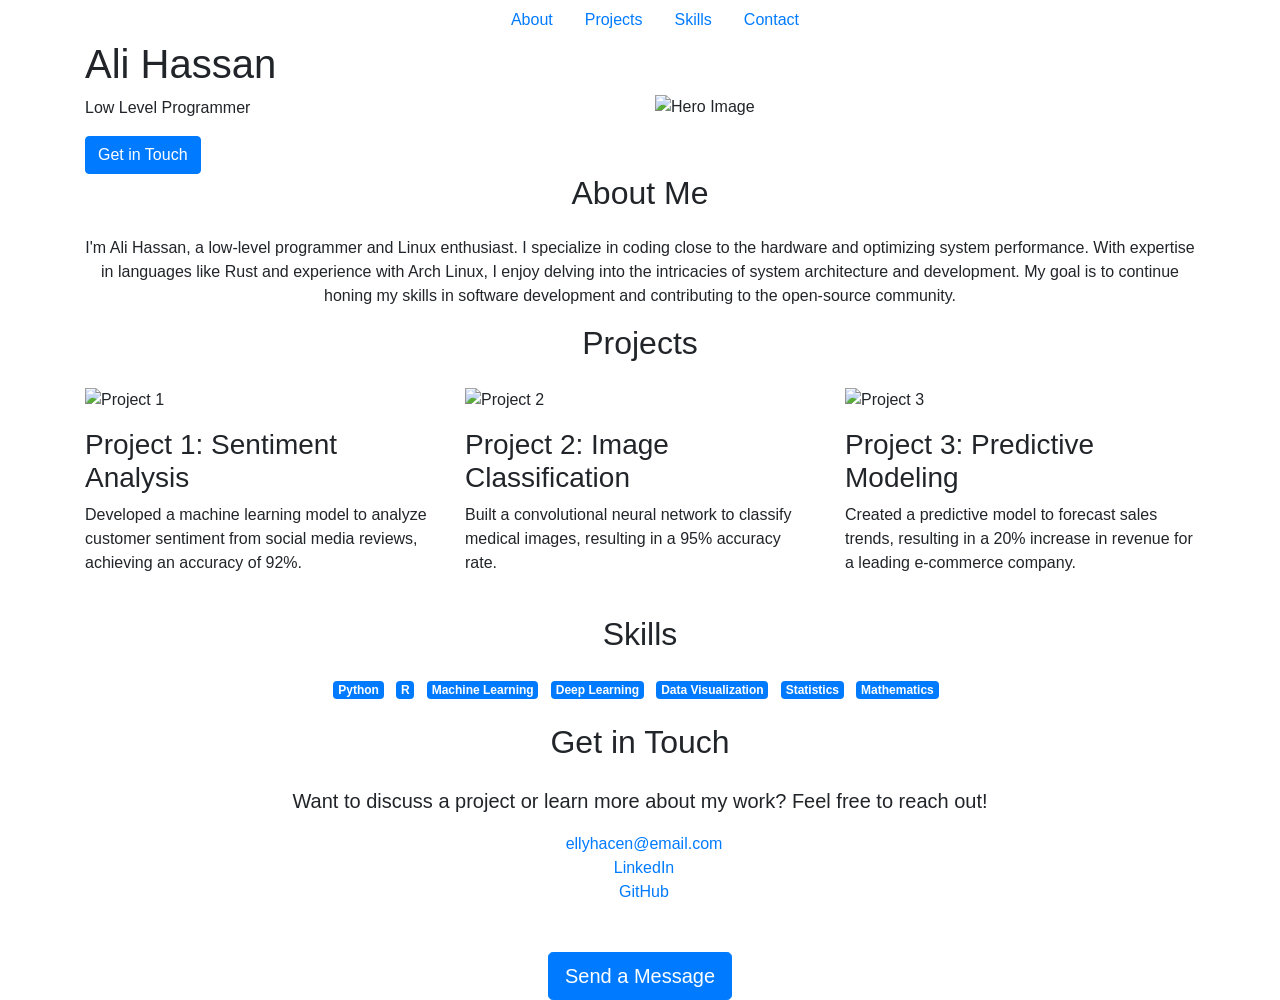
==== ali_portfolio.html @ e0c8c1c9 "portfolio file" ====
<!DOCTYPE html>
<html lang="en">

<head>
    <meta charset="UTF-8">
    <meta name="viewport" content="width=device-width, initial-scale=1.0">
    <title>Ali Hassan | Low Level Programmer</title>
    <link rel="stylesheet" href="https://stackpath.bootstrapcdn.com/bootstrap/4.5.2/css/bootstrap.min.css">
    <link rel="stylesheet" href="portfolio.css">
    <!-- Bootstrap and Custom Scripts -->
    <script src="https://code.jquery.com/jquery-3.5.1.slim.min.js"></script>
    <script src="https://cdn.jsdelivr.net/npm/@popperjs/core@2.9.3/dist/umd/popper.min.js"></script>
    <script src="https://stackpath.bootstrapcdn.com/bootstrap/4.5.2/js/bootstrap.min.js"></script>

    
</head>

<body>
    <!-- Header -->
    <header class="header">
        <div class="container">
            <div class="row align-items-center">
                <div class="col-md-8">
                    <nav class="header__nav">
                        <ul class="nav justify-content-end">
                            <li class="nav-item"><a class="nav-link" href="#about">About</a></li>
                            <li class="nav-item"><a class="nav-link" href="#projects">Projects</a></li>
                            <li class="nav-item"><a class="nav-link" href="#skills">Skills</a></li>
                            <li class="nav-item"><a class="nav-link" href="#contact">Contact</a></li>
                        </ul>
                    </nav>
                </div>
            </div>
        </div>
    </header>

    <!-- Hero -->
    <section class="hero">
        <div class="container">
            <div class="row align-items-center">
                <div class="col-md-6">
                    <h1 class="hero__title">Ali Hassan</h1>
                    <p class="hero__subtitle">Low Level Programmer</p>
                    <a href="#contact" class="hero__cta btn btn-primary">Get in Touch</a>
                </div>
                <div class="col-md-6">
                    <img class="hero__image img-fluid" src="images/member1.jpg" alt="Hero Image">
                </div>
            </div>
        </div>
    </section>
    <section id="about" class="about">
        <div class="container">
            <div class="about__inner">
                <h2 class="mb-4 text-center">About Me</h2>
                <p class="text-center">I'm Ali Hassan, a low-level programmer and Linux enthusiast. I specialize in
                    coding close to the hardware and optimizing system performance. With expertise in languages like
                    Rust and experience with Arch Linux, I enjoy delving into the intricacies of system architecture and
                    development. My goal is to continue honing my skills in software development and contributing to the
                    open-source community.</p>

            </div>
        </div>
    </section>

    <!-- Projects -->
    <section id="projects" class="projects">
        <div class="container">
            <div class="projects__inner">
                <h2 class="mb-4 text-center">Projects</h2>
                <div class="row">
                    <div class="col-md-4 mb-4">
                        <div class="project-card">
                            <img src="images/project1.png" alt="Project 1" class="img-fluid">
                            <h3 class="mt-3">Project 1: Sentiment Analysis</h3>
                            <p>Developed a machine learning model to analyze customer sentiment from social media
                                reviews, achieving an accuracy of 92%.</p>
                        </div>
                    </div>
                    <div class="col-md-4 mb-4">
                        <div class="project-card">
                            <img src="images/project2.png" alt="Project 2" class="img-fluid">
                            <h3 class="mt-3">Project 2: Image Classification</h3>
                            <p>Built a convolutional neural network to classify medical images, resulting in a 95%
                                accuracy rate.</p>
                        </div>
                    </div>
                    <div class="col-md-4 mb-4">
                        <div class="project-card">
                            <img src="images/project3.png" alt="Project 3" class="img-fluid">
                            <h3 class="mt-3">Project 3: Predictive Modeling</h3>
                            <p>Created a predictive model to forecast sales trends, resulting in a 20% increase in
                                revenue for a leading e-commerce company.</p>
                        </div>
                    </div>
                </div>
            </div>
        </div>
    </section>

    <!-- Skills -->
    <section id="skills" class="skills">
        <div class="container">
            <div class="skills__inner">
                <h2 class="mb-4 text-center">Skills</h2>
                <ul class="list-inline text-center">
                    <li class="list-inline-item badge badge-primary mr-2 mb-2">Python</li>
                    <li class="list-inline-item badge badge-primary mr-2 mb-2">R</li>
                    <li class="list-inline-item badge badge-primary mr-2 mb-2">Machine Learning</li>
                    <li class="list-inline-item badge badge-primary mr-2 mb-2">Deep Learning</li>
                    <li class="list-inline-item badge badge-primary mr-2 mb-2">Data Visualization</li>
                    <li class="list-inline-item badge badge-primary mr-2 mb-2">Statistics</li>
                    <li class="list-inline-item badge badge-primary mr-2 mb-2">Mathematics</li>
                </ul>
            </div>
        </div>
    </section>

    <!-- About -->
    <!-- ... (existing code) ... -->

    <!-- Projects -->
    <!-- ... (existing code) ... -->

    <!-- Skills -->
    <!-- ... (existing code) ... -->

    <!-- Contact -->
    <section id="contact" class="contact">
        <div class="container">
            <div class="contact__inner text-center">
                <h2 class="mb-4">Get in Touch</h2>
                <p class="lead">Want to discuss a project or learn more about my work? Feel free to reach out!</p>
                <ul class="list-unstyled mb-5">
                    <li>
                        <a href="mailto:ellyhacen@email.com" class="text-decoration-none">
                            <i class="fas fa-envelope mr-2"></i> ellyhacen@email.com
                        </a>
                    </li>
                    <li>
                        <a href="https://www.linkedin.com/in/shahroz/" target="_blank" class="text-decoration-none">
                            <i class="fab fa-linkedin mr-2"></i> LinkedIn
                        </a>
                    </li>
                    <li>
                        <a href="https://github.com/shahroz" target="_blank" class="text-decoration-none">
                            <i class="fab fa-github mr-2"></i> GitHub
                        </a>
                    </li>
                </ul>
                <button class="btn btn-primary btn-lg">Send a Message</button>
            </div>
        </div>
    </section>
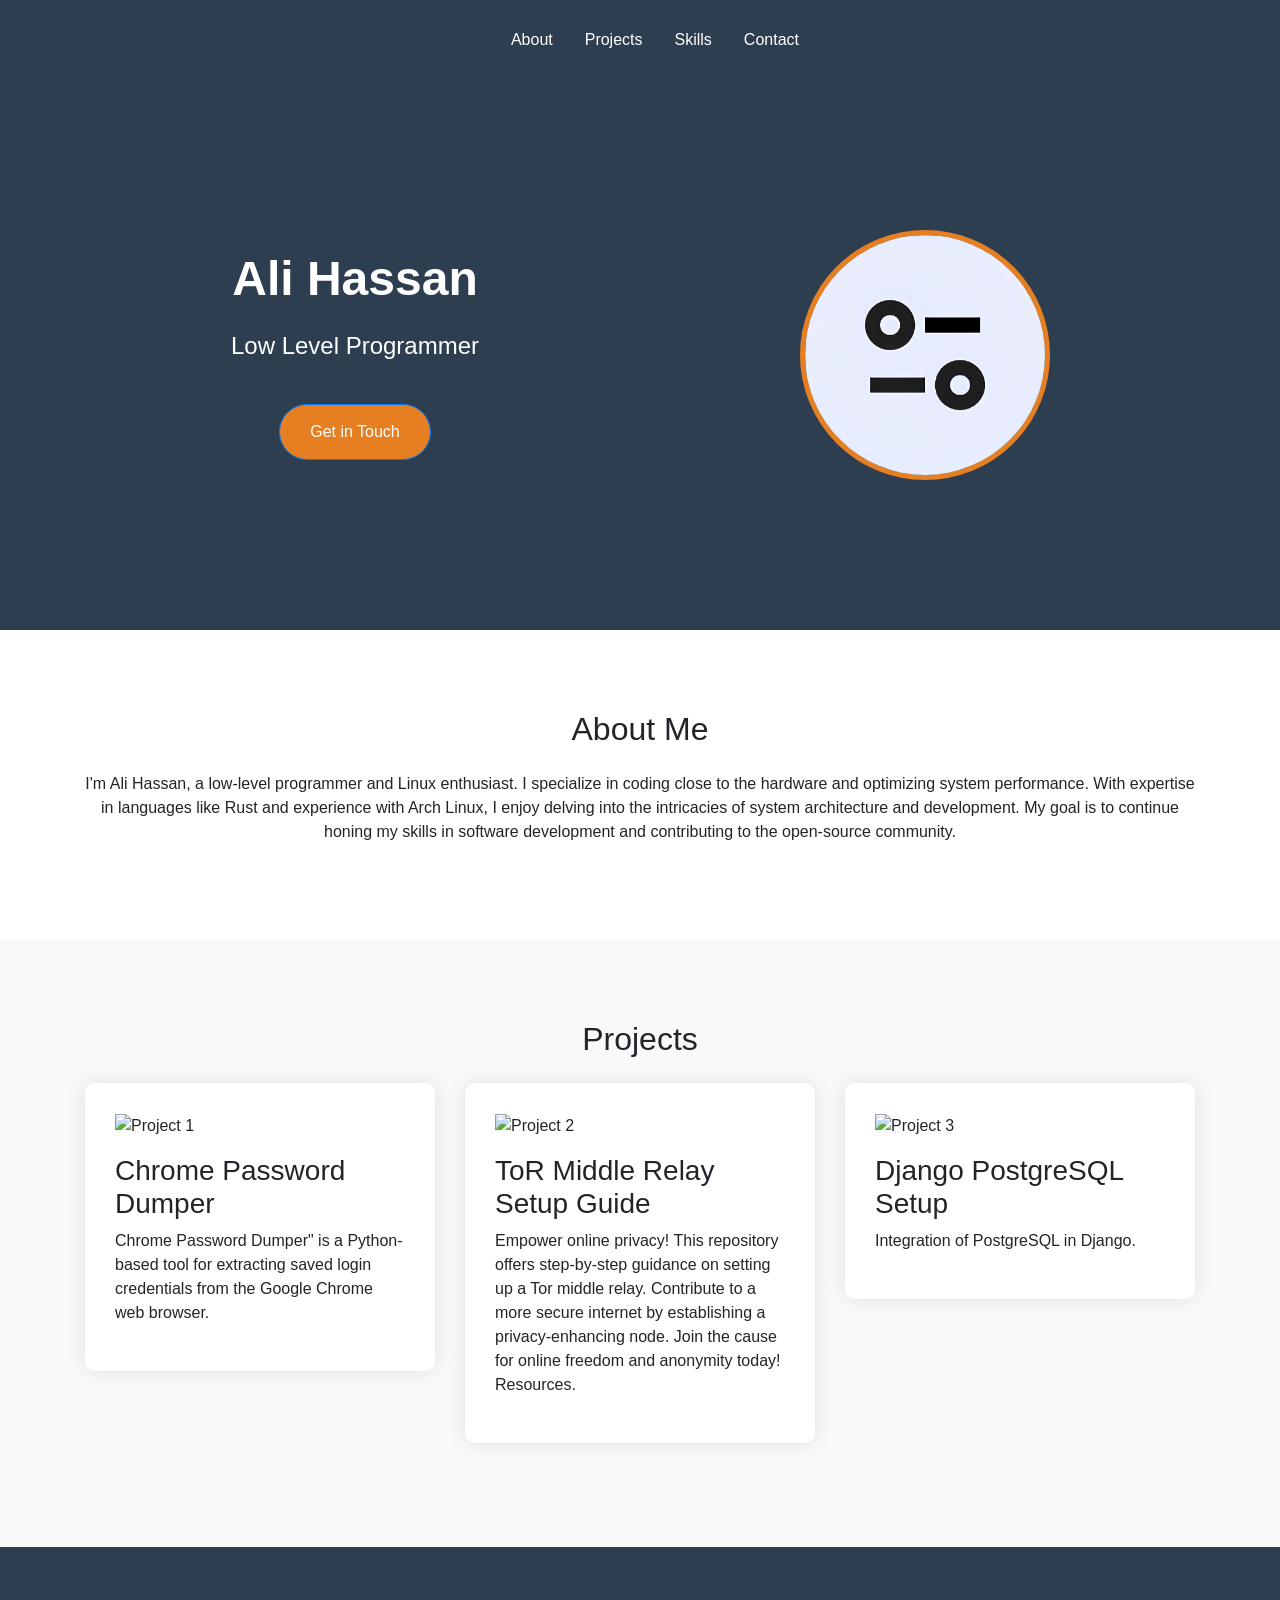
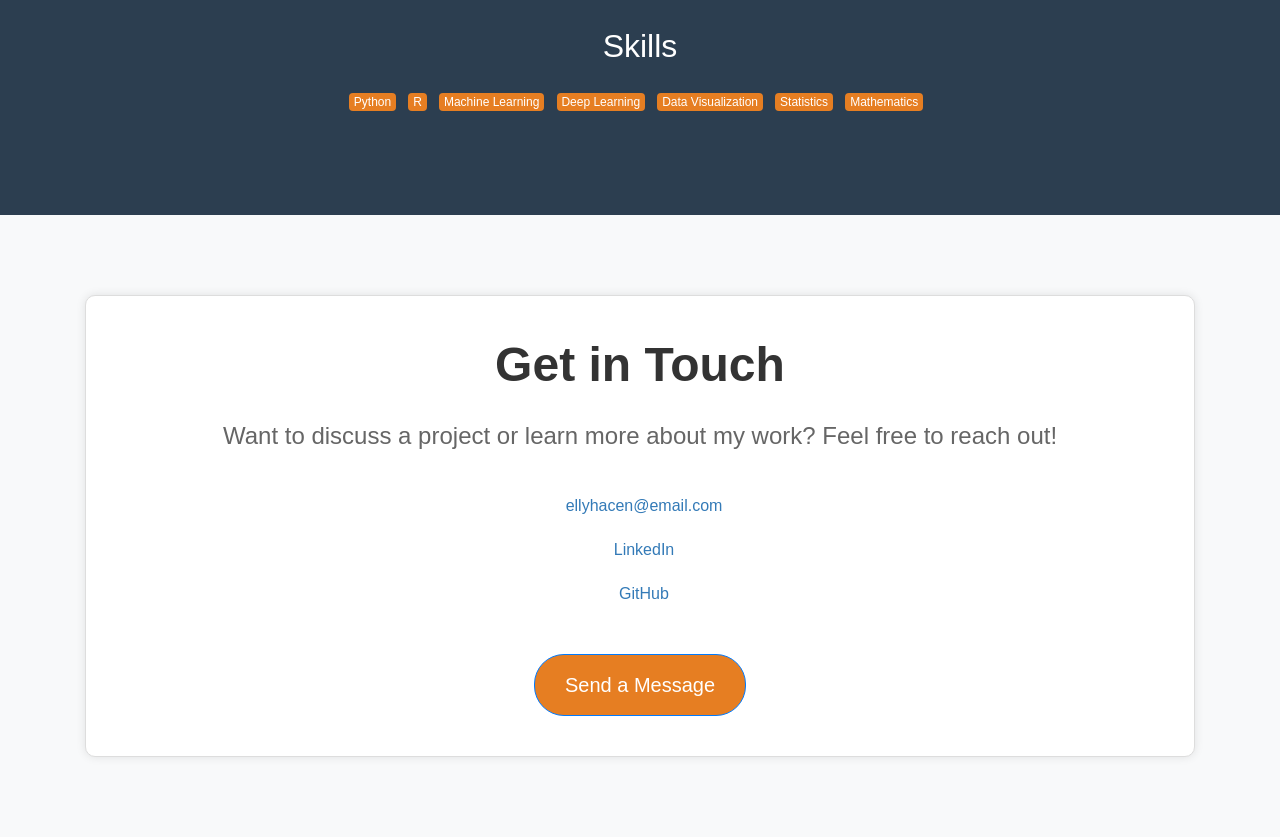
==== commit 228d0b3b: "Almon" ====
--- a/ali_portfolio.html
+++ b/ali_portfolio.html
@@ -1,119 +1,168 @@
 <!DOCTYPE html>
 <html lang="en">
-
-<head>
-    <meta charset="UTF-8">
-    <meta name="viewport" content="width=device-width, initial-scale=1.0">
+  <head>
+    <meta charset="UTF-8" />
+    <meta name="viewport" content="width=device-width, initial-scale=1.0" />
     <title>Ali Hassan | Low Level Programmer</title>
-    <link rel="stylesheet" href="https://stackpath.bootstrapcdn.com/bootstrap/4.5.2/css/bootstrap.min.css">
-    <link rel="stylesheet" href="portfolio.css">
+    <link
+      rel="stylesheet"
+      href="https://stackpath.bootstrapcdn.com/bootstrap/4.5.2/css/bootstrap.min.css"
+    />
+    <link rel="stylesheet" href="portfolio.css" />
     <!-- Bootstrap and Custom Scripts -->
     <script src="https://code.jquery.com/jquery-3.5.1.slim.min.js"></script>
     <script src="https://cdn.jsdelivr.net/npm/@popperjs/core@2.9.3/dist/umd/popper.min.js"></script>
     <script src="https://stackpath.bootstrapcdn.com/bootstrap/4.5.2/js/bootstrap.min.js"></script>
-
-    
-</head>
-
-<body>
+  </head>
+
+  <body>
     <!-- Header -->
     <header class="header">
-        <div class="container">
-            <div class="row align-items-center">
-                <div class="col-md-8">
-                    <nav class="header__nav">
-                        <ul class="nav justify-content-end">
-                            <li class="nav-item"><a class="nav-link" href="#about">About</a></li>
-                            <li class="nav-item"><a class="nav-link" href="#projects">Projects</a></li>
-                            <li class="nav-item"><a class="nav-link" href="#skills">Skills</a></li>
-                            <li class="nav-item"><a class="nav-link" href="#contact">Contact</a></li>
-                        </ul>
-                    </nav>
-                </div>
-            </div>
-        </div>
+      <div class="container">
+        <div class="row align-items-center">
+          <div class="col-md-8">
+            <nav class="header__nav">
+              <ul class="nav justify-content-end">
+                <li class="nav-item">
+                  <a class="nav-link" href="#about">About</a>
+                </li>
+                <li class="nav-item">
+                  <a class="nav-link" href="#projects">Projects</a>
+                </li>
+                <li class="nav-item">
+                  <a class="nav-link" href="#skills">Skills</a>
+                </li>
+                <li class="nav-item">
+                  <a class="nav-link" href="#contact">Contact</a>
+                </li>
+              </ul>
+            </nav>
+          </div>
+        </div>
+      </div>
     </header>
 
     <!-- Hero -->
     <section class="hero">
-        <div class="container">
-            <div class="row align-items-center">
-                <div class="col-md-6">
-                    <h1 class="hero__title">Ali Hassan</h1>
-                    <p class="hero__subtitle">Low Level Programmer</p>
-                    <a href="#contact" class="hero__cta btn btn-primary">Get in Touch</a>
-                </div>
-                <div class="col-md-6">
-                    <img class="hero__image img-fluid" src="images/member1.jpg" alt="Hero Image">
-                </div>
-            </div>
-        </div>
+      <div class="container">
+        <div class="row align-items-center">
+          <div class="col-md-6">
+            <h1 class="hero__title">Ali Hassan</h1>
+            <p class="hero__subtitle">Low Level Programmer</p>
+            <a href="#contact" class="hero__cta btn btn-primary"
+              >Get in Touch</a
+            >
+          </div>
+          <div class="col-md-6">
+            <img
+              class="hero__image img-fluid"
+              src="avatars/Hassan.png"
+              alt="Hero Image"
+            />
+          </div>
+        </div>
+      </div>
     </section>
     <section id="about" class="about">
-        <div class="container">
-            <div class="about__inner">
-                <h2 class="mb-4 text-center">About Me</h2>
-                <p class="text-center">I'm Ali Hassan, a low-level programmer and Linux enthusiast. I specialize in
-                    coding close to the hardware and optimizing system performance. With expertise in languages like
-                    Rust and experience with Arch Linux, I enjoy delving into the intricacies of system architecture and
-                    development. My goal is to continue honing my skills in software development and contributing to the
-                    open-source community.</p>
-
-            </div>
-        </div>
+      <div class="container">
+        <div class="about__inner">
+          <h2 class="mb-4 text-center">About Me</h2>
+          <p class="text-center">
+            I'm Ali Hassan, a low-level programmer and Linux enthusiast. I
+            specialize in coding close to the hardware and optimizing system
+            performance. With expertise in languages like Rust and experience
+            with Arch Linux, I enjoy delving into the intricacies of system
+            architecture and development. My goal is to continue honing my
+            skills in software development and contributing to the open-source
+            community.
+          </p>
+        </div>
+      </div>
     </section>
 
     <!-- Projects -->
     <section id="projects" class="projects">
-        <div class="container">
-            <div class="projects__inner">
-                <h2 class="mb-4 text-center">Projects</h2>
-                <div class="row">
-                    <div class="col-md-4 mb-4">
-                        <div class="project-card">
-                            <img src="images/project1.png" alt="Project 1" class="img-fluid">
-                            <h3 class="mt-3">Project 1: Sentiment Analysis</h3>
-                            <p>Developed a machine learning model to analyze customer sentiment from social media
-                                reviews, achieving an accuracy of 92%.</p>
-                        </div>
-                    </div>
-                    <div class="col-md-4 mb-4">
-                        <div class="project-card">
-                            <img src="images/project2.png" alt="Project 2" class="img-fluid">
-                            <h3 class="mt-3">Project 2: Image Classification</h3>
-                            <p>Built a convolutional neural network to classify medical images, resulting in a 95%
-                                accuracy rate.</p>
-                        </div>
-                    </div>
-                    <div class="col-md-4 mb-4">
-                        <div class="project-card">
-                            <img src="images/project3.png" alt="Project 3" class="img-fluid">
-                            <h3 class="mt-3">Project 3: Predictive Modeling</h3>
-                            <p>Created a predictive model to forecast sales trends, resulting in a 20% increase in
-                                revenue for a leading e-commerce company.</p>
-                        </div>
-                    </div>
-                </div>
+      <div class="container">
+        <div class="projects__inner">
+          <h2 class="mb-4 text-center">Projects</h2>
+          <div class="row">
+            <div class="col-md-4 mb-4">
+              <div class="project-card">
+                <img
+                  src="images/project1.png"
+                  alt="Project 1"
+                  class="img-fluid"
+                />
+                <h3 class="mt-3">Chrome Password Dumper</h3>
+                <p>
+                  Chrome Password Dumper" is a Python-based tool for extracting
+                  saved login credentials from the Google Chrome web browser.
+                </p>
+              </div>
             </div>
-        </div>
+            <div class="col-md-4 mb-4">
+              <div class="project-card">
+                <img
+                  src="images/project2.png"
+                  alt="Project 2"
+                  class="img-fluid"
+                />
+                <h3 class="mt-3">ToR Middle Relay Setup Guide</h3>
+                <p>
+                  Empower online privacy! This repository offers step-by-step
+                  guidance on setting up a Tor middle relay. Contribute to a
+                  more secure internet by establishing a privacy-enhancing node.
+                  Join the cause for online freedom and anonymity today!
+                  Resources.
+                </p>
+              </div>
+            </div>
+            <div class="col-md-4 mb-4">
+              <div class="project-card">
+                <img
+                  src="images/project3.png"
+                  alt="Project 3"
+                  class="img-fluid"
+                />
+                <h3 class="mt-3">Django PostgreSQL Setup</h3>
+                <p>
+                  Integration of PostgreSQL in Django.
+                </p>
+              </div>
+            </div>
+          </div>
+        </div>
+      </div>
     </section>
 
     <!-- Skills -->
     <section id="skills" class="skills">
-        <div class="container">
-            <div class="skills__inner">
-                <h2 class="mb-4 text-center">Skills</h2>
-                <ul class="list-inline text-center">
-                    <li class="list-inline-item badge badge-primary mr-2 mb-2">Python</li>
-                    <li class="list-inline-item badge badge-primary mr-2 mb-2">R</li>
-                    <li class="list-inline-item badge badge-primary mr-2 mb-2">Machine Learning</li>
-                    <li class="list-inline-item badge badge-primary mr-2 mb-2">Deep Learning</li>
-                    <li class="list-inline-item badge badge-primary mr-2 mb-2">Data Visualization</li>
-                    <li class="list-inline-item badge badge-primary mr-2 mb-2">Statistics</li>
-                    <li class="list-inline-item badge badge-primary mr-2 mb-2">Mathematics</li>
-                </ul>
-            </div>
-        </div>
+      <div class="container">
+        <div class="skills__inner">
+          <h2 class="mb-4 text-center">Skills</h2>
+          <ul class="list-inline text-center">
+            <li class="list-inline-item badge badge-primary mr-2 mb-2">
+              Python
+            </li>
+            <li class="list-inline-item badge badge-primary mr-2 mb-2">R</li>
+            <li class="list-inline-item badge badge-primary mr-2 mb-2">
+              Machine Learning
+            </li>
+            <li class="list-inline-item badge badge-primary mr-2 mb-2">
+              Deep Learning
+            </li>
+            <li class="list-inline-item badge badge-primary mr-2 mb-2">
+              Data Visualization
+            </li>
+            <li class="list-inline-item badge badge-primary mr-2 mb-2">
+              Statistics
+            </li>
+            <li class="list-inline-item badge badge-primary mr-2 mb-2">
+              Mathematics
+            </li>
+          </ul>
+        </div>
+      </div>
     </section>
 
     <!-- About -->
@@ -127,28 +176,41 @@
 
     <!-- Contact -->
     <section id="contact" class="contact">
-        <div class="container">
-            <div class="contact__inner text-center">
-                <h2 class="mb-4">Get in Touch</h2>
-                <p class="lead">Want to discuss a project or learn more about my work? Feel free to reach out!</p>
-                <ul class="list-unstyled mb-5">
-                    <li>
-                        <a href="mailto:ellyhacen@email.com" class="text-decoration-none">
-                            <i class="fas fa-envelope mr-2"></i> ellyhacen@email.com
-                        </a>
-                    </li>
-                    <li>
-                        <a href="https://www.linkedin.com/in/shahroz/" target="_blank" class="text-decoration-none">
-                            <i class="fab fa-linkedin mr-2"></i> LinkedIn
-                        </a>
-                    </li>
-                    <li>
-                        <a href="https://github.com/shahroz" target="_blank" class="text-decoration-none">
-                            <i class="fab fa-github mr-2"></i> GitHub
-                        </a>
-                    </li>
-                </ul>
-                <button class="btn btn-primary btn-lg">Send a Message</button>
-            </div>
-        </div>
-    </section>+      <div class="container">
+        <div class="contact__inner text-center">
+          <h2 class="mb-4">Get in Touch</h2>
+          <p class="lead">
+            Want to discuss a project or learn more about my work? Feel free to
+            reach out!
+          </p>
+          <ul class="list-unstyled mb-5">
+            <li>
+              <a href="mailto:ellyhacen@email.com" class="text-decoration-none">
+                <i class="fas fa-envelope mr-2"></i> ellyhacen@email.com
+              </a>
+            </li>
+            <li>
+              <a
+                href="https://www.linkedin.com/in/shahroz/"
+                target="_blank"
+                class="text-decoration-none"
+              >
+                <i class="fab fa-linkedin mr-2"></i> LinkedIn
+              </a>
+            </li>
+            <li>
+              <a
+                href="https://github.com/shahroz"
+                target="_blank"
+                class="text-decoration-none"
+              >
+                <i class="fab fa-github mr-2"></i> GitHub
+              </a>
+            </li>
+          </ul>
+          <button class="btn btn-primary btn-lg">Send a Message</button>
+        </div>
+      </div>
+    </section>
+  </body>
+</html>
--- a/portfolio.css
+++ b/portfolio.css
@@ -0,0 +1,161 @@
+/* Custom Styles */
+body {
+    font-family: 'Roboto', sans-serif;
+    background-color: #f8f9fa;
+}
+
+html {
+    scroll-behavior: smooth;
+}
+
+
+.header {
+    background-color: #2c3e50;
+    color: #ffffff;
+    padding: 20px 0;
+}
+
+.header__nav a {
+    color: #ffffff;
+    font-weight: 500;
+    transition: color 0.3s ease;
+}
+
+.header__nav a:hover {
+    color: #e67e22;
+}
+
+.hero {
+    padding: 150px 0;
+    text-align: center;
+    background-color: #2c3e50;
+    color: #ffffff;
+}
+
+.hero__title {
+    font-size: 48px;
+    margin-bottom: 20px;
+    font-weight: 700;
+}
+
+.hero__subtitle {
+    font-size: 24px;
+    margin-bottom: 40px;
+}
+
+.hero__cta {
+    background-color: #e67e22;
+    color: #ffffff;
+    padding: 15px 30px;
+    border-radius: 30px;
+    text-decoration: none;
+    transition: background-color 0.3s ease;
+}
+
+.hero__cta:hover {
+    background-color: #d35400;
+}
+
+.about {
+    background-color: #ffffff;
+    padding: 80px 0;
+}
+
+.hero__image {
+    border-radius: 50%;
+    object-fit: cover;
+    width: 250px;
+    height: 250px;
+    border: 5px solid #e67e22;
+}
+
+.projects {
+    padding: 80px 0;
+    background-color: #f8f9fa;
+}
+
+.project-card {
+    border: none;
+    border-radius: 10px;
+    box-shadow: 0 0 20px rgba(0, 0, 0, 0.1);
+    padding: 30px;
+    background-color: #ffffff;
+    transition: transform 0.3s ease, box-shadow 0.3s ease;
+}
+
+.project-card:hover {
+    transform: translateY(-10px);
+    box-shadow: 0 10px 30px rgba(0, 0, 0, 0.2);
+}
+
+.skills {
+    padding: 80px 0;
+    background-color: #2c3e50;
+    color: #ffffff;
+}
+
+.skills__inner .badge {
+    background-color: #e67e22;
+    font-weight: 500;
+}
+
+/* Contact Section Styles */
+
+.contact {
+    padding: 80px 0;
+    background-color: #f8f9fa;
+}
+
+.contact__inner {
+    padding: 40px;
+    border: 1px solid #ddd;
+    border-radius: 10px;
+    box-shadow: 0 0 10px rgba(0, 0, 0, 0.1);
+    background-color: #ffffff;
+}
+
+.contact__inner h2 {
+    font-size: 48px;
+    margin-bottom: 20px;
+    font-weight: 700;
+    color: #333;
+}
+
+.contact__inner p {
+    font-size: 24px;
+    margin-bottom: 40px;
+    color: #666;
+}
+
+.contact__inner ul {
+    list-style: none;
+    padding: 0;
+    margin: 0;
+}
+
+.contact__inner li {
+    margin-bottom: 20px;
+}
+
+.contact__inner a {
+    color: #337ab7;
+    font-weight: 500;
+    transition: color 0.3s ease;
+}
+
+.contact__inner a:hover {
+    color: #e67e22;
+}
+
+.contact__inner button {
+    background-color: #e67e22;
+    color: #ffffff;
+    padding: 15px 30px;
+    border-radius: 30px;
+    text-decoration: none;
+    transition: background-color 0.3s ease;
+}
+
+.contact__inner button:hover {
+    background-color: #d35400;
+}
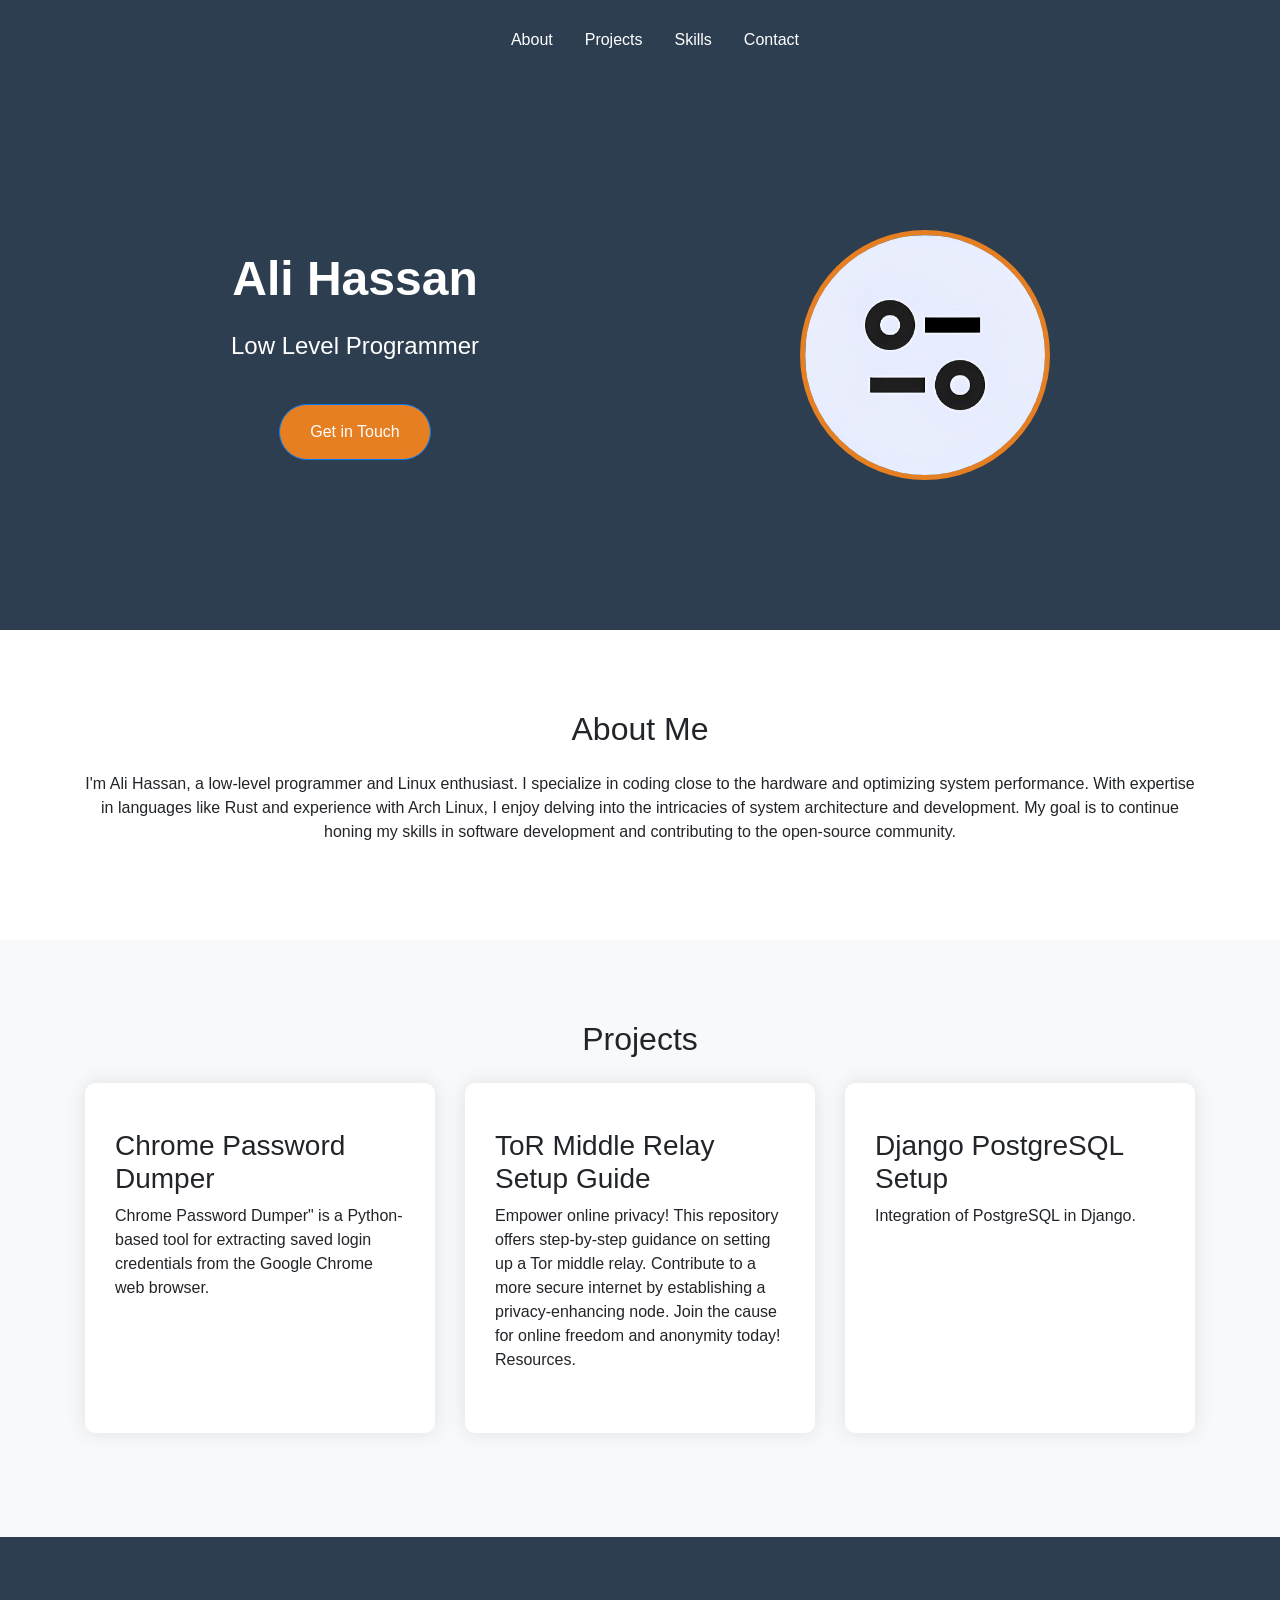
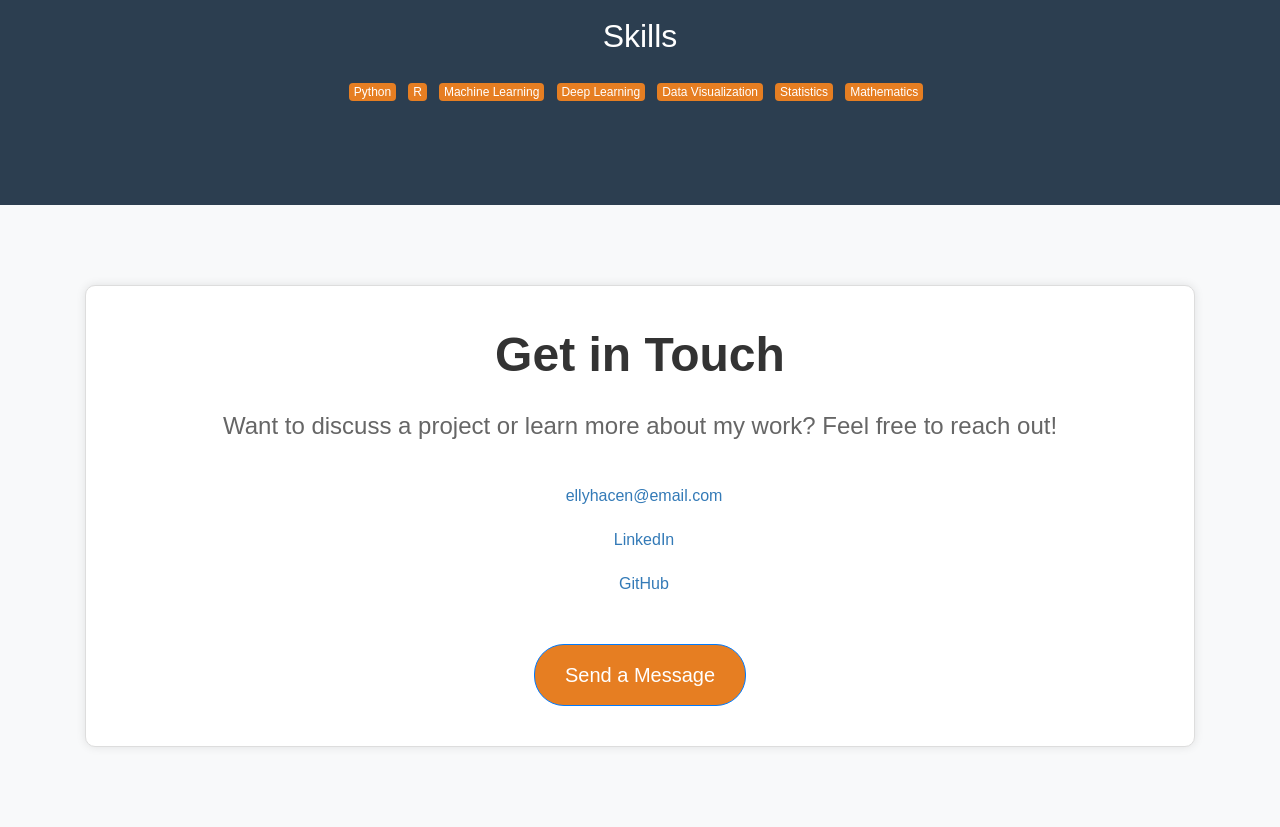
==== commit be180579: "refactor code" ====
--- a/ali_portfolio.html
+++ b/ali_portfolio.html
@@ -88,11 +88,11 @@
           <div class="row">
             <div class="col-md-4 mb-4">
               <div class="project-card">
-                <img
+                <!-- <img
                   src="images/project1.png"
                   alt="Project 1"
                   class="img-fluid"
-                />
+                /> -->
                 <h3 class="mt-3">Chrome Password Dumper</h3>
                 <p>
                   Chrome Password Dumper" is a Python-based tool for extracting
@@ -102,11 +102,11 @@
             </div>
             <div class="col-md-4 mb-4">
               <div class="project-card">
-                <img
+                <!-- <img
                   src="images/project2.png"
                   alt="Project 2"
                   class="img-fluid"
-                />
+                /> -->
                 <h3 class="mt-3">ToR Middle Relay Setup Guide</h3>
                 <p>
                   Empower online privacy! This repository offers step-by-step
@@ -119,11 +119,11 @@
             </div>
             <div class="col-md-4 mb-4">
               <div class="project-card">
-                <img
+                <!-- <img
                   src="images/project3.png"
                   alt="Project 3"
                   class="img-fluid"
-                />
+                /> -->
                 <h3 class="mt-3">Django PostgreSQL Setup</h3>
                 <p>
                   Integration of PostgreSQL in Django.
--- a/portfolio.css
+++ b/portfolio.css
@@ -79,6 +79,7 @@
     border-radius: 10px;
     box-shadow: 0 0 20px rgba(0, 0, 0, 0.1);
     padding: 30px;
+    height: 350px;
     background-color: #ffffff;
     transition: transform 0.3s ease, box-shadow 0.3s ease;
 }
